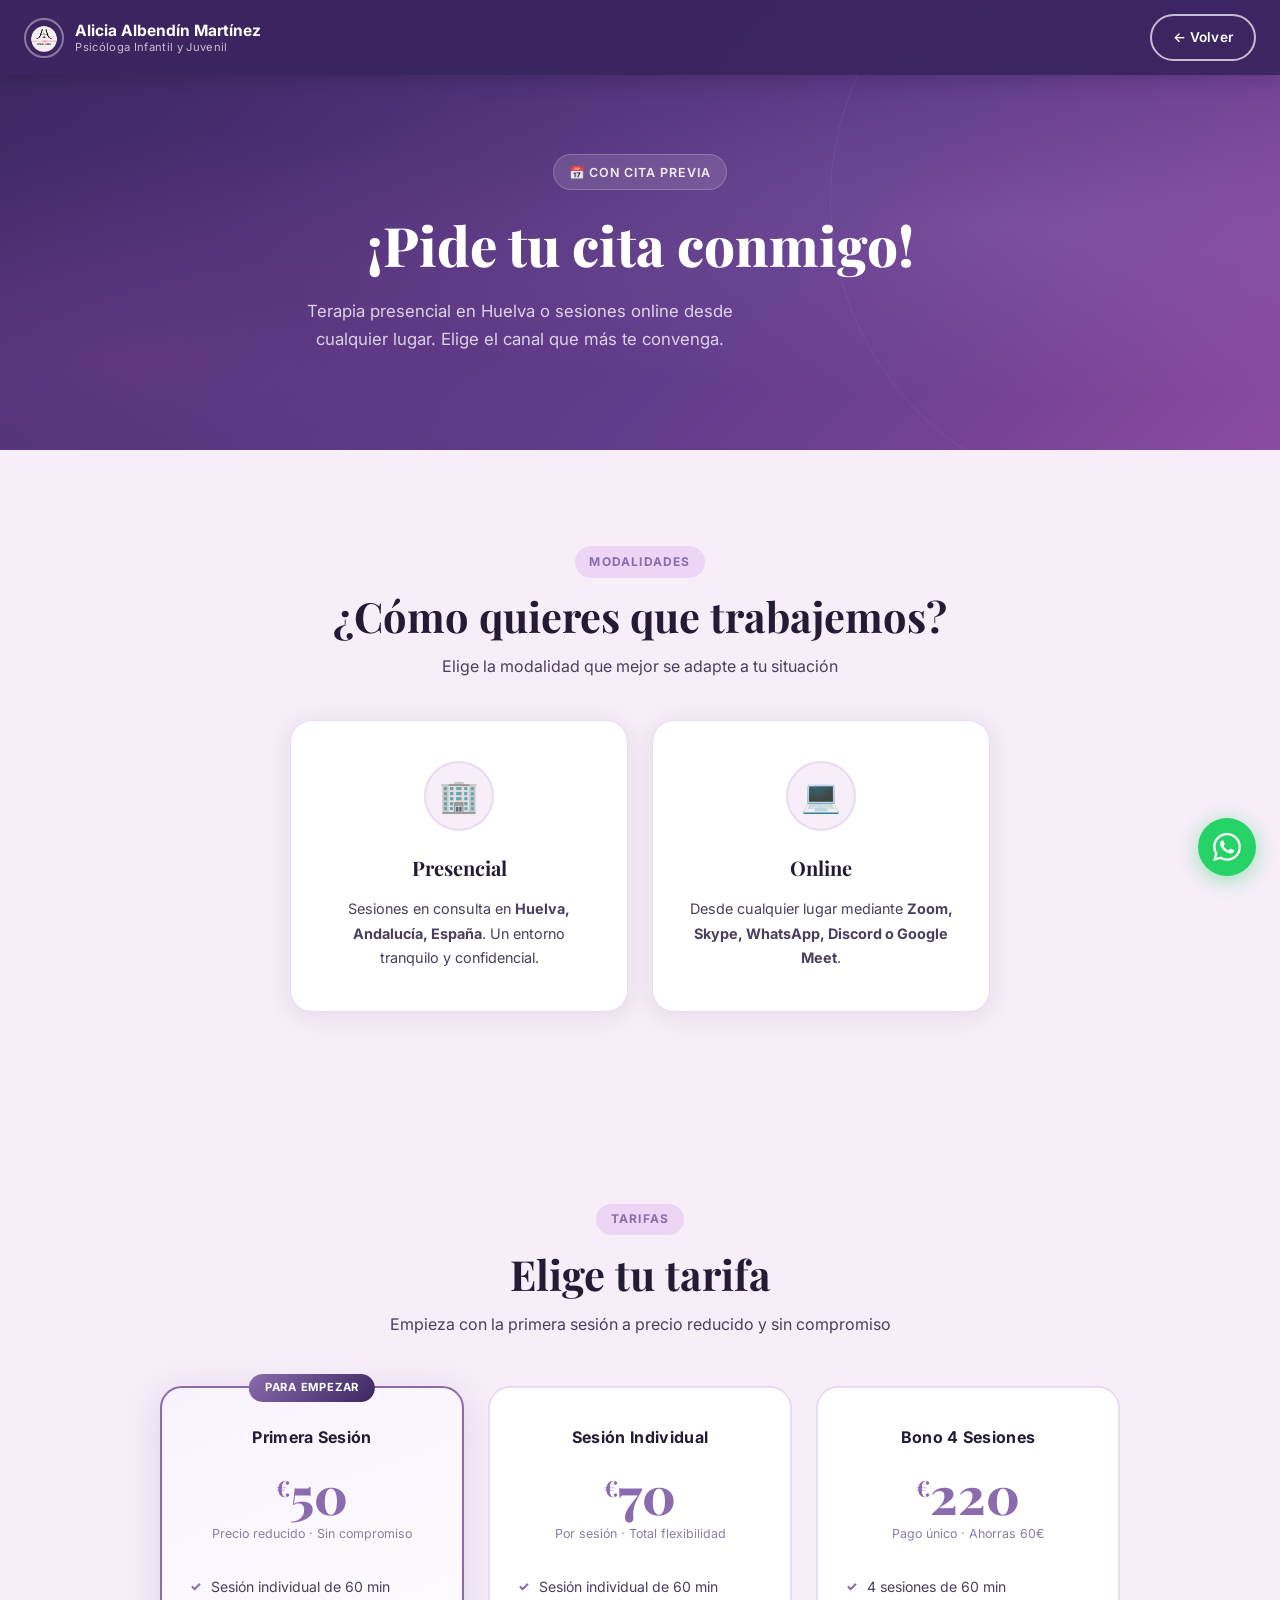
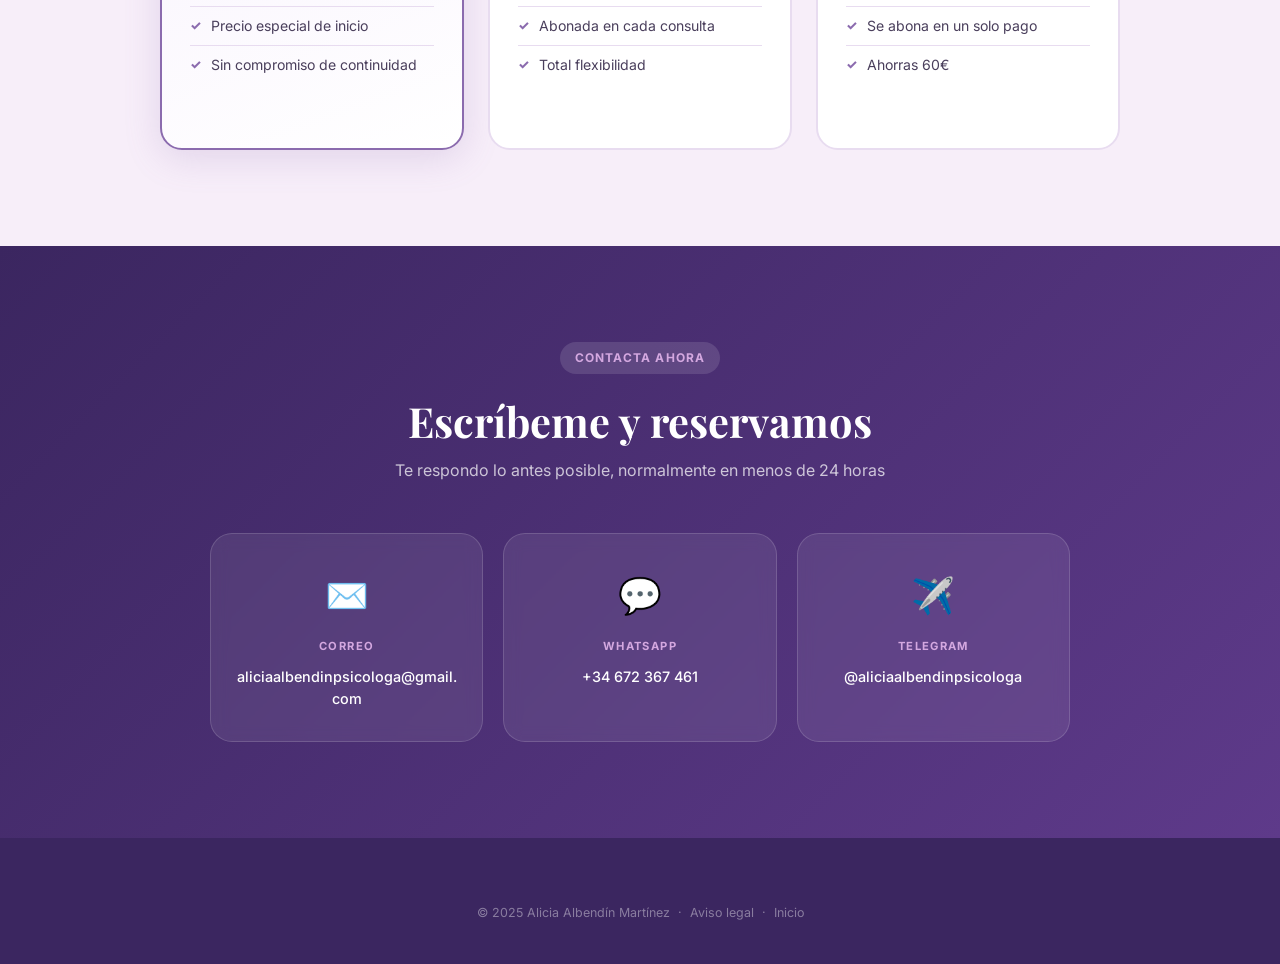
==== site/pagina-de-ventas.html @ 8d9580ab "feat: versión inicial — web estática de Alicia Albendín Psicóloga Landing page completa con HTML/CSS" ====
<!DOCTYPE html>
<html lang="es">
<head>
  <meta charset="UTF-8">
  <meta name="viewport" content="width=device-width, initial-scale=1.0">
  <title>Pedir cita — Alicia Albendín Psicóloga</title>
  <link rel="icon" type="image/png" href="images/logo.png">
  <link rel="stylesheet" href="styles.css">
</head>
<body>

<nav class="site-nav scrolled" id="nav">
  <div class="nav-logo">
    <img src="images/logo.png" alt="Alicia Albendín">
    <div class="nav-logo-name">
      Alicia Albendín Martínez
      <small>Psicóloga Infantil y Juvenil</small>
    </div>
  </div>
  <div class="nav-actions">
    <a href="index.html" class="btn btn-outline-white btn-sm">← Volver</a>
  </div>
</nav>

<!-- Hero -->
<section class="hero" style="min-height:50vh; align-items:flex-end; padding-bottom:4rem;">
  <div class="hero-inner" style="grid-template-columns:1fr; text-align:center; max-width:700px;">
    <div class="hero-content">
      <div class="hero-badge">📅 Con cita previa</div>
      <h1>¡Pide tu cita conmigo!</h1>
      <p class="hero-sub">Terapia presencial en Huelva o sesiones online desde cualquier lugar. Elige el canal que más te convenga.</p>
    </div>
  </div>
</section>

<!-- Modalidades -->
<section class="section" style="background:var(--blush);">
  <div class="container">
    <div class="text-center">
      <div class="section-label">Modalidades</div>
      <h2 class="section-title">¿Cómo quieres que trabajemos?</h2>
      <p class="section-desc center">Elige la modalidad que mejor se adapte a tu situación</p>
    </div>
    <div class="services-grid" style="margin-top:2.5rem; max-width:700px; margin-left:auto; margin-right:auto; grid-template-columns:repeat(2,1fr);">
      <div class="service-card reveal">
        <div class="service-icon-wrap">🏢</div>
        <h3>Presencial</h3>
        <p>Sesiones en consulta en <strong>Huelva, Andalucía, España</strong>. Un entorno tranquilo y confidencial.</p>
      </div>
      <div class="service-card reveal reveal-delay-1">
        <div class="service-icon-wrap">💻</div>
        <h3>Online</h3>
        <p>Desde cualquier lugar mediante <strong>Zoom, Skype, WhatsApp, Discord o Google Meet</strong>.</p>
      </div>
    </div>
  </div>
</section>

<!-- Pricing -->
<section class="section pricing-section">
  <div class="container">
    <div class="text-center">
      <div class="section-label">Tarifas</div>
      <h2 class="section-title">Elige tu tarifa</h2>
      <p class="section-desc center">Empieza con la primera sesión a precio reducido y sin compromiso</p>
    </div>
    <div class="pricing-grid">
      <div class="price-card featured reveal">
        <div class="price-card-badge">Para empezar</div>
        <div class="price-name">Primera sesión</div>
        <div class="price-amount"><sup>€</sup>50</div>
        <div class="price-desc">Precio reducido · Sin compromiso</div>
        <ul class="price-features">
          <li>Sesión individual de 60 min</li>
          <li>Precio especial de inicio</li>
          <li>Sin compromiso de continuidad</li>
        </ul>
      </div>
      <div class="price-card reveal reveal-delay-1">
        <div class="price-name">Sesión individual</div>
        <div class="price-amount"><sup>€</sup>70</div>
        <div class="price-desc">Por sesión · Total flexibilidad</div>
        <ul class="price-features">
          <li>Sesión individual de 60 min</li>
          <li>Abonada en cada consulta</li>
          <li>Total flexibilidad</li>
        </ul>
      </div>
      <div class="price-card reveal reveal-delay-2">
        <div class="price-name">Bono 4 sesiones</div>
        <div class="price-amount"><sup>€</sup>220</div>
        <div class="price-desc">Pago único · Ahorras 60€</div>
        <ul class="price-features">
          <li>4 sesiones de 60 min</li>
          <li>Se abona en un solo pago</li>
          <li>Ahorras 60€</li>
        </ul>
      </div>
    </div>
  </div>
</section>

<!-- Contact -->
<section class="contact-section">
  <div class="container">
    <div class="text-center">
      <div class="section-label" style="background:rgba(255,255,255,0.12); color:var(--lilac);">Contacta ahora</div>
      <h2 class="section-title white" style="margin-top:0.5rem;">Escríbeme y reservamos</h2>
      <p class="section-desc center white">Te respondo lo antes posible, normalmente en menos de 24 horas</p>
    </div>
    <div class="contact-grid">
      <a href="mailto:aliciaalbendinpsicologa@gmail.com" class="contact-card">
        <div class="contact-card-icon">✉️</div>
        <div class="contact-card-label">Correo</div>
        <div class="contact-card-value">aliciaalbendinpsicologa@gmail.com</div>
      </a>
      <a href="https://wa.me/34672367461" target="_blank" class="contact-card">
        <div class="contact-card-icon">💬</div>
        <div class="contact-card-label">WhatsApp</div>
        <div class="contact-card-value">+34 672 367 461</div>
      </a>
      <a href="https://t.me/aliciaalbendinpsicologa" target="_blank" class="contact-card">
        <div class="contact-card-icon">✈️</div>
        <div class="contact-card-label">Telegram</div>
        <div class="contact-card-value">@aliciaalbendinpsicologa</div>
      </a>
    </div>
  </div>
</section>

<footer class="site-footer">
  <div class="footer-inner">
    <div class="footer-bottom" style="border-top:none; padding-top:0; margin-top:0;">
      © 2025 Alicia Albendín Martínez &nbsp;·&nbsp;
      <a href="aviso-legal.html">Aviso legal</a> &nbsp;·&nbsp;
      <a href="index.html">Inicio</a>
    </div>
  </div>
</footer>

<!-- Floating WhatsApp -->
<a href="https://wa.me/34672367461" target="_blank" class="float-wa" title="WhatsApp">
  <svg viewBox="0 0 24 24" xmlns="http://www.w3.org/2000/svg"><path d="M17.472 14.382c-.297-.149-1.758-.867-2.03-.967-.273-.099-.471-.148-.67.15-.197.297-.767.966-.94 1.164-.173.199-.347.223-.644.075-.297-.15-1.255-.463-2.39-1.475-.883-.788-1.48-1.761-1.653-2.059-.173-.297-.018-.458.13-.606.134-.133.298-.347.446-.52.149-.174.198-.298.298-.497.099-.198.05-.371-.025-.52-.075-.149-.669-1.612-.916-2.207-.242-.579-.487-.5-.669-.51-.173-.008-.371-.01-.57-.01-.198 0-.52.074-.792.372-.272.297-1.04 1.016-1.04 2.479 0 1.462 1.065 2.875 1.213 3.074.149.198 2.096 3.2 5.077 4.487.709.306 1.262.489 1.694.625.712.227 1.36.195 1.871.118.571-.085 1.758-.719 2.006-1.413.248-.694.248-1.289.173-1.413-.074-.124-.272-.198-.57-.347m-5.421 7.403h-.004a9.87 9.87 0 01-5.031-1.378l-.361-.214-3.741.982.998-3.648-.235-.374a9.86 9.86 0 01-1.51-5.26c.001-5.45 4.436-9.884 9.888-9.884 2.64 0 5.122 1.03 6.988 2.898a9.825 9.825 0 012.893 6.994c-.003 5.45-4.437 9.884-9.885 9.884m8.413-18.297A11.815 11.815 0 0012.05 0C5.495 0 .16 5.335.157 11.892c0 2.096.547 4.142 1.588 5.945L.057 24l6.305-1.654a11.882 11.882 0 005.683 1.448h.005c6.554 0 11.89-5.335 11.893-11.893a11.821 11.821 0 00-3.48-8.413z"/></svg>
</a>

<script>
const observer = new IntersectionObserver((entries) => {
  entries.forEach(e => { if (e.isIntersecting) e.target.classList.add('visible'); });
}, { threshold: 0.12 });
document.querySelectorAll('.reveal').forEach(el => observer.observe(el));
</script>
</body>
</html>
---- site/styles.css ----
@import url('https://fonts.googleapis.com/css2?family=Playfair+Display:ital,wght@0,700;0,800;1,700&family=Inter:wght@400;500;600;700&display=swap');

*, *::before, *::after { box-sizing: border-box; margin: 0; padding: 0; }

:root {
  --deep:        #3B2660;
  --purple:      #8B6BAE;
  --purple-mid:  #A882C6;
  --lilac:       #D4A8E0;
  --lilac-soft:  #EDD6F5;
  --blush:       #F7EEF9;
  --white:       #ffffff;
  --text:        #241B35;
  --text-body:   #4A3F5C;
  --text-muted:  #8B7FA0;
  --border:      #E8DCF0;
  --radius:      14px;
  --radius-lg:   22px;
  --shadow:      0 4px 24px rgba(59,38,96,0.10);
  --shadow-lg:   0 12px 48px rgba(59,38,96,0.16);
  --font-display: 'Playfair Display', Georgia, serif;
  --font-body:    'Inter', -apple-system, sans-serif;
}

html { scroll-behavior: smooth; }

body {
  font-family: var(--font-body);
  color: var(--text);
  background: var(--white);
  line-height: 1.7;
  overflow-x: hidden;
}

img { max-width: 100%; height: auto; display: block; }
a { color: inherit; text-decoration: none; }

/* ── Scroll animations ───────────────────────────────── */
.reveal {
  opacity: 0;
  transform: translateY(28px);
  transition: opacity 0.65s cubic-bezier(.4,0,.2,1), transform 0.65s cubic-bezier(.4,0,.2,1);
}
.reveal.visible { opacity: 1; transform: none; }
.reveal-delay-1 { transition-delay: 0.1s; }
.reveal-delay-2 { transition-delay: 0.2s; }
.reveal-delay-3 { transition-delay: 0.3s; }
.reveal-delay-4 { transition-delay: 0.4s; }

/* ── Layout ──────────────────────────────────────────── */
.container    { max-width: 1100px; margin: 0 auto; padding: 0 1.5rem; }
.container-sm { max-width: 800px;  margin: 0 auto; padding: 0 1.5rem; }
.section      { padding: 6rem 0; }
.section-sm   { padding: 3.5rem 0; }
.text-center  { text-align: center; }

/* ── Buttons ─────────────────────────────────────────── */
.btn {
  display: inline-flex;
  align-items: center;
  justify-content: center;
  gap: 0.5rem;
  padding: 0.9rem 2rem;
  border-radius: 50px;
  font-family: var(--font-body);
  font-size: 0.95rem;
  font-weight: 600;
  letter-spacing: 0.02em;
  cursor: pointer;
  border: none;
  transition: transform 0.2s, box-shadow 0.2s, background 0.2s, color 0.2s;
  white-space: nowrap;
}
.btn:hover   { transform: translateY(-2px); }
.btn:active  { transform: translateY(0); }

.btn-primary {
  background: linear-gradient(135deg, var(--purple) 0%, var(--deep) 100%);
  color: #fff;
  box-shadow: 0 4px 18px rgba(139,107,174,0.4);
}
.btn-primary:hover { box-shadow: 0 8px 28px rgba(139,107,174,0.5); }

.btn-white {
  background: #fff;
  color: var(--deep);
  box-shadow: 0 2px 12px rgba(0,0,0,0.10);
}
.btn-white:hover { background: var(--blush); }

.btn-outline-white {
  background: transparent;
  color: #fff;
  border: 2px solid rgba(255,255,255,0.7);
}
.btn-outline-white:hover { background: rgba(255,255,255,0.12); border-color: #fff; }

.btn-whatsapp {
  background: #25D366;
  color: #fff;
  box-shadow: 0 4px 16px rgba(37,211,102,0.35);
}
.btn-whatsapp:hover { background: #20bd5a; box-shadow: 0 6px 22px rgba(37,211,102,0.45); }

.btn-lg { padding: 1.05rem 2.4rem; font-size: 1rem; }
.btn-sm { padding: 0.6rem 1.3rem; font-size: 0.85rem; }

/* ── Nav ─────────────────────────────────────────────── */
.site-nav {
  position: fixed;
  top: 0; left: 0; right: 0;
  z-index: 200;
  padding: 0.9rem 1.5rem;
  display: flex;
  align-items: center;
  justify-content: space-between;
  transition: background 0.3s, box-shadow 0.3s;
}

.site-nav.scrolled {
  background: rgba(59,38,96,0.97);
  backdrop-filter: blur(12px);
  box-shadow: 0 2px 20px rgba(0,0,0,0.2);
}

.nav-logo {
  display: flex;
  align-items: center;
  gap: 0.7rem;
  color: #fff;
}

.nav-logo img {
  width: 40px;
  height: 40px;
  border-radius: 50%;
  object-fit: cover;
  border: 2px solid rgba(255,255,255,0.4);
}

.nav-logo-name {
  font-family: var(--font-body);
  font-weight: 700;
  font-size: 0.97rem;
  color: #fff;
  line-height: 1.25;
}
.nav-logo-name small {
  display: block;
  font-size: 0.7rem;
  font-weight: 400;
  opacity: 0.7;
  letter-spacing: 0.03em;
}

.nav-actions { display: flex; align-items: center; gap: 0.75rem; }

/* ── Hero ─────────────────────────────────────────────── */
.hero {
  min-height: 100vh;
  background: linear-gradient(135deg, var(--deep) 0%, #5E3A8A 60%, #8B4BA0 100%);
  display: flex;
  align-items: center;
  position: relative;
  overflow: hidden;
  padding: 7rem 1.5rem 4rem;
}

.hero::before {
  content: '';
  position: absolute;
  inset: 0;
  background:
    radial-gradient(ellipse at 80% 50%, rgba(212,168,224,0.15) 0%, transparent 55%),
    radial-gradient(ellipse at 10% 80%, rgba(139,75,160,0.3) 0%, transparent 45%);
  pointer-events: none;
}

/* Floating circles decoration */
.hero::after {
  content: '';
  position: absolute;
  width: 600px;
  height: 600px;
  border-radius: 50%;
  border: 1px solid rgba(255,255,255,0.06);
  top: -100px;
  right: -150px;
  pointer-events: none;
}

.hero-inner {
  position: relative;
  z-index: 2;
  max-width: 1100px;
  margin: 0 auto;
  width: 100%;
  display: grid;
  grid-template-columns: 1fr 1fr;
  gap: 4rem;
  align-items: center;
}

.hero-content { color: #fff; }

.hero-badge {
  display: inline-flex;
  align-items: center;
  gap: 0.45rem;
  background: rgba(255,255,255,0.12);
  border: 1px solid rgba(255,255,255,0.2);
  color: rgba(255,255,255,0.9);
  font-size: 0.78rem;
  font-weight: 600;
  letter-spacing: 0.08em;
  text-transform: uppercase;
  padding: 0.4rem 0.9rem;
  border-radius: 50px;
  margin-bottom: 1.5rem;
}

.hero h1 {
  font-family: var(--font-display);
  font-size: clamp(2.2rem, 4.5vw, 3.4rem);
  font-weight: 800;
  line-height: 1.15;
  margin-bottom: 1.25rem;
  color: #fff;
}

.hero h1 em {
  font-style: italic;
  color: var(--lilac);
}

.hero-sub {
  font-size: 1.05rem;
  color: rgba(255,255,255,0.78);
  max-width: 460px;
  margin-bottom: 2rem;
  line-height: 1.7;
}

.hero-ctas { display: flex; flex-wrap: wrap; gap: 0.85rem; }

.hero-trust {
  display: flex;
  align-items: center;
  gap: 0.6rem;
  margin-top: 2.25rem;
  color: rgba(255,255,255,0.6);
  font-size: 0.8rem;
}

.hero-trust-dot {
  width: 6px; height: 6px;
  background: var(--lilac);
  border-radius: 50%;
  flex-shrink: 0;
}

.hero-image-wrap {
  position: relative;
}

.hero-image-card {
  border-radius: var(--radius-lg);
  overflow: hidden;
  box-shadow: 0 24px 80px rgba(0,0,0,0.35);
  position: relative;
}

.hero-image-card img {
  width: 100%;
  height: 520px;
  object-fit: cover;
  object-position: top center;
  display: block;
}

.hero-image-card::after {
  content: '';
  position: absolute;
  inset: 0;
  background: linear-gradient(to bottom, transparent 60%, rgba(59,38,96,0.3) 100%);
}

.hero-float-badge {
  position: absolute;
  bottom: -18px;
  left: -20px;
  background: #fff;
  border-radius: var(--radius);
  padding: 0.9rem 1.1rem;
  box-shadow: var(--shadow-lg);
  display: flex;
  align-items: center;
  gap: 0.65rem;
  z-index: 3;
}

.hero-float-badge-icon { font-size: 1.5rem; }
.hero-float-badge-text { font-size: 0.78rem; line-height: 1.4; }
.hero-float-badge-text strong { display: block; font-size: 0.9rem; color: var(--deep); }
.hero-float-badge-text span { color: var(--text-muted); }

/* ── Stats bar ───────────────────────────────────────── */
.stats-bar {
  background: var(--white);
  border-bottom: 1px solid var(--border);
  padding: 2.5rem 1.5rem;
}

.stats-inner {
  max-width: 1100px;
  margin: 0 auto;
  display: grid;
  grid-template-columns: repeat(4, 1fr);
  gap: 1rem;
  text-align: center;
}

.stat-item {}

.stat-num {
  font-family: var(--font-display);
  font-size: 2.4rem;
  font-weight: 800;
  color: var(--purple);
  line-height: 1;
  margin-bottom: 0.3rem;
}

.stat-label {
  font-size: 0.82rem;
  color: var(--text-muted);
  font-weight: 500;
}

/* ── About ───────────────────────────────────────────── */
.about-section { background: var(--blush); }

.about-grid {
  display: grid;
  grid-template-columns: 1fr 1.1fr;
  gap: 5rem;
  align-items: center;
}

.about-image {
  position: relative;
}

.about-image img {
  width: 100%;
  height: 480px;
  object-fit: cover;
  object-position: top;
  border-radius: var(--radius-lg);
  box-shadow: var(--shadow-lg);
}

.about-image-badge {
  position: absolute;
  top: -16px;
  right: -16px;
  width: 110px;
  height: 110px;
  border-radius: 50%;
  background: linear-gradient(135deg, var(--purple), var(--deep));
  color: #fff;
  display: flex;
  flex-direction: column;
  align-items: center;
  justify-content: center;
  text-align: center;
  box-shadow: var(--shadow);
  font-size: 0.72rem;
  font-weight: 700;
  line-height: 1.3;
  padding: 0.5rem;
}

.about-image-badge strong { font-size: 1.4rem; display: block; line-height: 1; }

.about-tag {
  display: inline-flex;
  align-items: center;
  gap: 0.4rem;
  background: var(--lilac-soft);
  color: var(--purple);
  font-size: 0.78rem;
  font-weight: 600;
  letter-spacing: 0.07em;
  text-transform: uppercase;
  padding: 0.35rem 0.85rem;
  border-radius: 50px;
  margin-bottom: 1rem;
}

.about-content h2 {
  font-family: var(--font-display);
  font-size: clamp(1.7rem, 3vw, 2.4rem);
  font-weight: 700;
  line-height: 1.25;
  margin-bottom: 1.25rem;
  color: var(--text);
}

.about-content p {
  color: var(--text-body);
  margin-bottom: 0.85rem;
  font-size: 0.97rem;
  line-height: 1.75;
}

.about-colegiada {
  display: inline-flex;
  align-items: center;
  gap: 0.5rem;
  background: var(--white);
  border: 1px solid var(--border);
  border-radius: 50px;
  padding: 0.55rem 1.1rem;
  font-size: 0.85rem;
  font-weight: 600;
  color: var(--purple);
  margin-top: 0.5rem;
  box-shadow: var(--shadow);
}

/* ── Pain section ────────────────────────────────────── */
.pain-section {
  background: linear-gradient(135deg, var(--deep) 0%, #5A3882 100%);
  padding: 6rem 1.5rem;
}

.pain-section-title {
  font-family: var(--font-display);
  font-size: clamp(1.8rem, 3.5vw, 2.6rem);
  font-weight: 700;
  color: #fff;
  text-align: center;
  margin-bottom: 0.75rem;
}

.pain-section-sub {
  text-align: center;
  color: rgba(255,255,255,0.65);
  margin-bottom: 3rem;
  font-size: 0.97rem;
  max-width: 500px;
  margin-left: auto;
  margin-right: auto;
}

.pain-grid {
  display: grid;
  grid-template-columns: repeat(auto-fit, minmax(300px, 1fr));
  gap: 1rem;
  max-width: 1000px;
  margin: 0 auto;
}

.pain-item {
  background: rgba(255,255,255,0.07);
  border: 1px solid rgba(255,255,255,0.12);
  border-radius: var(--radius);
  padding: 1.25rem 1.5rem;
  display: flex;
  align-items: flex-start;
  gap: 1rem;
  transition: background 0.2s;
  backdrop-filter: blur(4px);
}
.pain-item:hover { background: rgba(255,255,255,0.11); }

.pain-icon-wrap {
  width: 36px;
  height: 36px;
  border-radius: 50%;
  background: rgba(212,168,224,0.2);
  display: flex;
  align-items: center;
  justify-content: center;
  font-size: 1.1rem;
  flex-shrink: 0;
}

.pain-item p { color: rgba(255,255,255,0.88); font-size: 0.93rem; line-height: 1.55; }

/* ── Features ────────────────────────────────────────── */
.features-section { background: var(--white); }

.features-grid {
  display: grid;
  grid-template-columns: repeat(auto-fit, minmax(220px, 1fr));
  gap: 1.5rem;
  margin-top: 3rem;
}

.feature-card {
  background: var(--blush);
  border-radius: var(--radius);
  padding: 2rem 1.5rem;
  text-align: center;
  border: 1px solid var(--border);
  transition: transform 0.2s, box-shadow 0.2s;
}
.feature-card:hover { transform: translateY(-4px); box-shadow: var(--shadow); }

.feature-icon {
  width: 58px;
  height: 58px;
  background: linear-gradient(135deg, var(--lilac-soft), var(--blush));
  border-radius: 50%;
  display: flex;
  align-items: center;
  justify-content: center;
  font-size: 1.5rem;
  margin: 0 auto 1rem;
  border: 2px solid var(--border);
}

.feature-title {
  font-weight: 700;
  font-size: 0.97rem;
  color: var(--text);
}

/* ── Services ────────────────────────────────────────── */
.services-section { background: var(--blush); }

.services-grid {
  display: grid;
  grid-template-columns: repeat(3, 1fr);
  gap: 1.5rem;
  margin-top: 3rem;
}

.service-card {
  background: var(--white);
  border-radius: var(--radius-lg);
  padding: 2.5rem 2rem;
  border: 1px solid var(--border);
  box-shadow: var(--shadow);
  transition: transform 0.25s, box-shadow 0.25s;
  text-align: center;
  position: relative;
  overflow: hidden;
}

.service-card::before {
  content: '';
  position: absolute;
  top: 0; left: 0; right: 0;
  height: 4px;
  background: linear-gradient(90deg, var(--purple-mid), var(--lilac));
  opacity: 0;
  transition: opacity 0.25s;
}

.service-card:hover { transform: translateY(-6px); box-shadow: var(--shadow-lg); }
.service-card:hover::before { opacity: 1; }

.service-icon-wrap {
  width: 70px;
  height: 70px;
  background: var(--blush);
  border-radius: 50%;
  display: flex;
  align-items: center;
  justify-content: center;
  font-size: 2rem;
  margin: 0 auto 1.25rem;
  border: 2px solid var(--border);
}

.service-card h3 {
  font-family: var(--font-display);
  font-weight: 700;
  font-size: 1.25rem;
  margin-bottom: 0.75rem;
  color: var(--text);
}

.service-card p {
  font-size: 0.9rem;
  color: var(--text-body);
  line-height: 1.7;
}

/* ── Section title component ─────────────────────────── */
.section-label {
  display: inline-flex;
  align-items: center;
  gap: 0.4rem;
  background: var(--lilac-soft);
  color: var(--purple);
  font-size: 0.75rem;
  font-weight: 700;
  letter-spacing: 0.1em;
  text-transform: uppercase;
  padding: 0.35rem 0.9rem;
  border-radius: 50px;
  margin-bottom: 0.85rem;
}

.section-title {
  font-family: var(--font-display);
  font-size: clamp(1.7rem, 3.5vw, 2.6rem);
  font-weight: 700;
  line-height: 1.2;
  color: var(--text);
  margin-bottom: 0.75rem;
}

.section-title.white { color: #fff; }

.section-desc {
  color: var(--text-body);
  font-size: 1rem;
  max-width: 580px;
  line-height: 1.7;
}
.section-desc.center { margin: 0 auto; text-align: center; }
.section-desc.white { color: rgba(255,255,255,0.72); }

/* ── Testimonials ────────────────────────────────────── */
.testimonials-section { background: var(--white); }

.testimonials-grid {
  display: grid;
  grid-template-columns: repeat(3, 1fr);
  gap: 1.25rem;
  margin-top: 3rem;
}

.testimonial-card {
  background: var(--blush);
  border-radius: var(--radius);
  padding: 1.75rem;
  border: 1px solid var(--border);
  position: relative;
  transition: transform 0.2s, box-shadow 0.2s;
}
.testimonial-card:hover { transform: translateY(-3px); box-shadow: var(--shadow); }

.testimonial-quote-mark {
  font-family: var(--font-display);
  font-size: 3.5rem;
  color: var(--lilac);
  line-height: 0.8;
  margin-bottom: 0.75rem;
}

.testimonial-text {
  font-size: 0.91rem;
  color: var(--text-body);
  line-height: 1.7;
  margin-bottom: 1.25rem;
}

.testimonial-footer { display: flex; align-items: center; gap: 0.75rem; }

.testimonial-avatar {
  width: 40px;
  height: 40px;
  border-radius: 50%;
  background: linear-gradient(135deg, var(--purple-mid), var(--lilac));
  display: flex;
  align-items: center;
  justify-content: center;
  font-size: 1rem;
  font-weight: 700;
  color: #fff;
  flex-shrink: 0;
}

.testimonial-author { font-weight: 700; font-size: 0.88rem; color: var(--text); }
.testimonial-role { font-size: 0.76rem; color: var(--text-muted); }

.stars { color: #F5A623; font-size: 0.82rem; letter-spacing: 0.05em; margin-bottom: 0.6rem; }

/* ── CTA Banner ──────────────────────────────────────── */
.cta-banner {
  background: linear-gradient(135deg, var(--purple) 0%, var(--deep) 100%);
  padding: 4.5rem 1.5rem;
  text-align: center;
  position: relative;
  overflow: hidden;
}

.cta-banner::before {
  content: '';
  position: absolute;
  width: 400px; height: 400px;
  border-radius: 50%;
  border: 1px solid rgba(255,255,255,0.07);
  top: -100px; right: -80px;
}

.cta-banner h2 {
  font-family: var(--font-display);
  font-size: clamp(1.6rem, 3.5vw, 2.4rem);
  color: #fff;
  margin-bottom: 0.6rem;
  position: relative;
  z-index: 1;
}

.cta-banner p {
  color: rgba(255,255,255,0.72);
  font-size: 0.97rem;
  margin-bottom: 1.75rem;
  position: relative;
  z-index: 1;
}

.cta-banner-btns {
  display: flex;
  justify-content: center;
  flex-wrap: wrap;
  gap: 0.85rem;
  position: relative;
  z-index: 1;
}

/* ── Pricing ─────────────────────────────────────────── */
.pricing-section { background: var(--blush); }

.pricing-grid {
  display: grid;
  grid-template-columns: repeat(3, 1fr);
  gap: 1.5rem;
  max-width: 960px;
  margin: 3rem auto 0;
}

.price-card {
  background: var(--white);
  border-radius: var(--radius-lg);
  padding: 2.25rem 1.75rem;
  border: 2px solid var(--border);
  text-align: center;
  transition: transform 0.25s, box-shadow 0.25s;
  position: relative;
}
.price-card:hover { transform: translateY(-5px); box-shadow: var(--shadow-lg); }

.price-card.featured {
  border-color: var(--purple);
  background: linear-gradient(160deg, #f8f2fd 0%, #fff 100%);
  box-shadow: 0 8px 36px rgba(139,107,174,0.2);
}

.price-card-badge {
  position: absolute;
  top: -14px;
  left: 50%;
  transform: translateX(-50%);
  background: linear-gradient(135deg, var(--purple), var(--deep));
  color: #fff;
  font-size: 0.7rem;
  font-weight: 700;
  letter-spacing: 0.07em;
  text-transform: uppercase;
  padding: 0.28rem 1rem;
  border-radius: 50px;
  white-space: nowrap;
}

.price-name {
  font-weight: 700;
  font-size: 1rem;
  color: var(--text);
  margin-bottom: 1.1rem;
  letter-spacing: 0.02em;
  text-transform: capitalize;
}

.price-amount {
  font-family: var(--font-display);
  font-size: 3.2rem;
  font-weight: 800;
  color: var(--purple);
  line-height: 1;
  margin-bottom: 0.3rem;
}
.price-amount sup { font-size: 1.4rem; vertical-align: super; font-weight: 700; }

.price-desc {
  font-size: 0.78rem;
  color: var(--text-muted);
  margin-bottom: 1.5rem;
  line-height: 1.5;
}

.price-features {
  list-style: none;
  margin-bottom: 1.75rem;
  text-align: left;
}
.price-features li {
  font-size: 0.88rem;
  color: var(--text-body);
  padding: 0.45rem 0;
  border-bottom: 1px solid var(--border);
  display: flex;
  align-items: center;
  gap: 0.6rem;
}
.price-features li:last-child { border-bottom: none; }
.price-features li::before {
  content: '✓';
  color: var(--purple);
  font-weight: 800;
  font-size: 0.8rem;
  flex-shrink: 0;
}

/* ── Contact ─────────────────────────────────────────── */
.contact-section {
  background: linear-gradient(135deg, var(--deep) 0%, #5E3A8A 100%);
  padding: 6rem 1.5rem;
}

.contact-grid {
  display: grid;
  grid-template-columns: repeat(3, 1fr);
  gap: 1.25rem;
  margin-top: 3rem;
  max-width: 860px;
  margin-left: auto;
  margin-right: auto;
}

.contact-card {
  background: rgba(255,255,255,0.08);
  border: 1px solid rgba(255,255,255,0.15);
  border-radius: var(--radius-lg);
  padding: 2rem 1.5rem;
  text-align: center;
  color: #fff;
  transition: background 0.2s, transform 0.2s;
  backdrop-filter: blur(8px);
}
.contact-card:hover { background: rgba(255,255,255,0.14); transform: translateY(-3px); }

.contact-card-icon { font-size: 2.2rem; margin-bottom: 0.75rem; }

.contact-card-label {
  font-size: 0.7rem;
  font-weight: 700;
  letter-spacing: 0.12em;
  text-transform: uppercase;
  color: var(--lilac);
  margin-bottom: 0.6rem;
}

.contact-card-value {
  font-size: 0.9rem;
  font-weight: 500;
  line-height: 1.5;
  word-break: break-word;
}

/* ── FAQ ─────────────────────────────────────────────── */
.faq-section { background: var(--white); }

.faq-list {
  max-width: 720px;
  margin: 3rem auto 0;
  display: flex;
  flex-direction: column;
  gap: 0.75rem;
}

.faq-item {
  border: 1px solid var(--border);
  border-radius: var(--radius);
  overflow: hidden;
  transition: box-shadow 0.2s;
}
.faq-item:has(.faq-question.open) { box-shadow: 0 4px 20px rgba(139,107,174,0.12); border-color: var(--purple-mid); }

.faq-question {
  width: 100%;
  background: none;
  border: none;
  padding: 1.3rem 1.5rem;
  text-align: left;
  font-family: var(--font-body);
  font-size: 0.97rem;
  font-weight: 600;
  color: var(--text);
  cursor: pointer;
  display: flex;
  justify-content: space-between;
  align-items: center;
  gap: 1rem;
  transition: background 0.15s, color 0.15s;
}
.faq-question:hover { background: var(--blush); }
.faq-question.open { background: var(--blush); color: var(--purple); }

.faq-chevron {
  width: 28px;
  height: 28px;
  border-radius: 50%;
  background: var(--lilac-soft);
  display: flex;
  align-items: center;
  justify-content: center;
  font-size: 0.8rem;
  color: var(--purple);
  flex-shrink: 0;
  transition: transform 0.3s, background 0.2s;
}
.faq-question.open .faq-chevron { transform: rotate(180deg); background: var(--lilac); }

.faq-answer {
  max-height: 0;
  overflow: hidden;
  transition: max-height 0.35s ease, padding 0.3s;
  padding: 0 1.5rem;
  font-size: 0.92rem;
  color: var(--text-body);
  line-height: 1.75;
  background: var(--blush);
}
.faq-answer.open { max-height: 300px; padding: 0 1.5rem 1.5rem; }

/* ── Footer ──────────────────────────────────────────── */
.site-footer {
  background: var(--deep);
  padding: 4rem 1.5rem 2.5rem;
  color: rgba(255,255,255,0.85);
}

.footer-inner {
  max-width: 1100px;
  margin: 0 auto;
  display: flex;
  flex-direction: column;
  align-items: center;
  text-align: center;
  gap: 1.5rem;
}

.footer-logo {
  display: flex;
  align-items: center;
  gap: 0.7rem;
  color: #fff;
}

.footer-logo img {
  width: 44px; height: 44px;
  border-radius: 50%;
  object-fit: cover;
  border: 2px solid rgba(255,255,255,0.25);
}

.footer-logo-name {
  font-family: var(--font-display);
  font-size: 1.1rem;
  font-weight: 700;
  color: #fff;
}

.footer-logo-name small {
  display: block;
  font-family: var(--font-body);
  font-size: 0.72rem;
  font-weight: 400;
  opacity: 0.6;
  letter-spacing: 0.04em;
}

.footer-links {
  display: flex;
  flex-wrap: wrap;
  gap: 1.5rem;
  justify-content: center;
}
.footer-links a { font-size: 0.85rem; color: rgba(255,255,255,0.6); transition: color 0.15s; }
.footer-links a:hover { color: rgba(255,255,255,0.95); }

.footer-bottom {
  width: 100%;
  padding-top: 1.5rem;
  border-top: 1px solid rgba(255,255,255,0.1);
  font-size: 0.78rem;
  color: rgba(255,255,255,0.4);
}

/* ── Floating WhatsApp ───────────────────────────────── */
.float-wa {
  position: fixed;
  bottom: 1.5rem;
  right: 1.5rem;
  z-index: 300;
  width: 58px;
  height: 58px;
  background: #25D366;
  border-radius: 50%;
  display: flex;
  align-items: center;
  justify-content: center;
  box-shadow: 0 4px 20px rgba(37,211,102,0.45);
  transition: transform 0.2s, box-shadow 0.2s;
  animation: float-pulse 2.5s infinite;
}
.float-wa:hover { transform: scale(1.1); box-shadow: 0 6px 28px rgba(37,211,102,0.6); animation: none; }
.float-wa svg { width: 28px; height: 28px; fill: #fff; }

@keyframes float-pulse {
  0%, 100% { box-shadow: 0 4px 20px rgba(37,211,102,0.45); }
  50%       { box-shadow: 0 4px 32px rgba(37,211,102,0.7), 0 0 0 8px rgba(37,211,102,0.08); }
}

/* ── Legal page ──────────────────────────────────────── */
.legal-wrap {
  padding-top: 80px;
  max-width: 800px;
  margin: 0 auto;
  padding-bottom: 5rem;
  padding-left: 1.5rem;
  padding-right: 1.5rem;
}

.legal-wrap h1 {
  font-family: var(--font-display);
  font-size: 2rem;
  color: var(--purple);
  margin: 2.5rem 0 1.5rem;
}

.legal-wrap h2 {
  font-weight: 700;
  font-size: 1.05rem;
  color: var(--text);
  margin: 2rem 0 0.75rem;
}

.legal-wrap p, .legal-wrap li {
  font-size: 0.93rem;
  color: var(--text-body);
  line-height: 1.75;
  margin-bottom: 0.75rem;
}

.legal-wrap ul { padding-left: 1.5rem; }

/* ── Responsive ──────────────────────────────────────── */
@media (max-width: 900px) {
  .hero-inner { grid-template-columns: 1fr; gap: 2.5rem; text-align: center; }
  .hero-ctas { justify-content: center; }
  .hero-trust { justify-content: center; }
  .hero-image-wrap { max-width: 480px; margin: 0 auto; }
  .about-grid { grid-template-columns: 1fr; gap: 2.5rem; }
  .about-image img { height: 340px; }
  .about-image-badge { width: 90px; height: 90px; font-size: 0.65rem; }
  .about-image-badge strong { font-size: 1.2rem; }
  .services-grid { grid-template-columns: 1fr; max-width: 420px; margin-left: auto; margin-right: auto; }
  .testimonials-grid { grid-template-columns: 1fr; max-width: 480px; margin-left: auto; margin-right: auto; }
  .pricing-grid { grid-template-columns: 1fr; max-width: 380px; margin-left: auto; margin-right: auto; }
  .contact-grid { grid-template-columns: 1fr; max-width: 360px; }
  .stats-inner { grid-template-columns: repeat(2, 1fr); }
}

@media (max-width: 600px) {
  .section { padding: 4rem 0; }
  .hero { padding: 5.5rem 1.25rem 3.5rem; }
  .stat-num { font-size: 2rem; }
  .stats-inner { grid-template-columns: repeat(2, 1fr); }
}
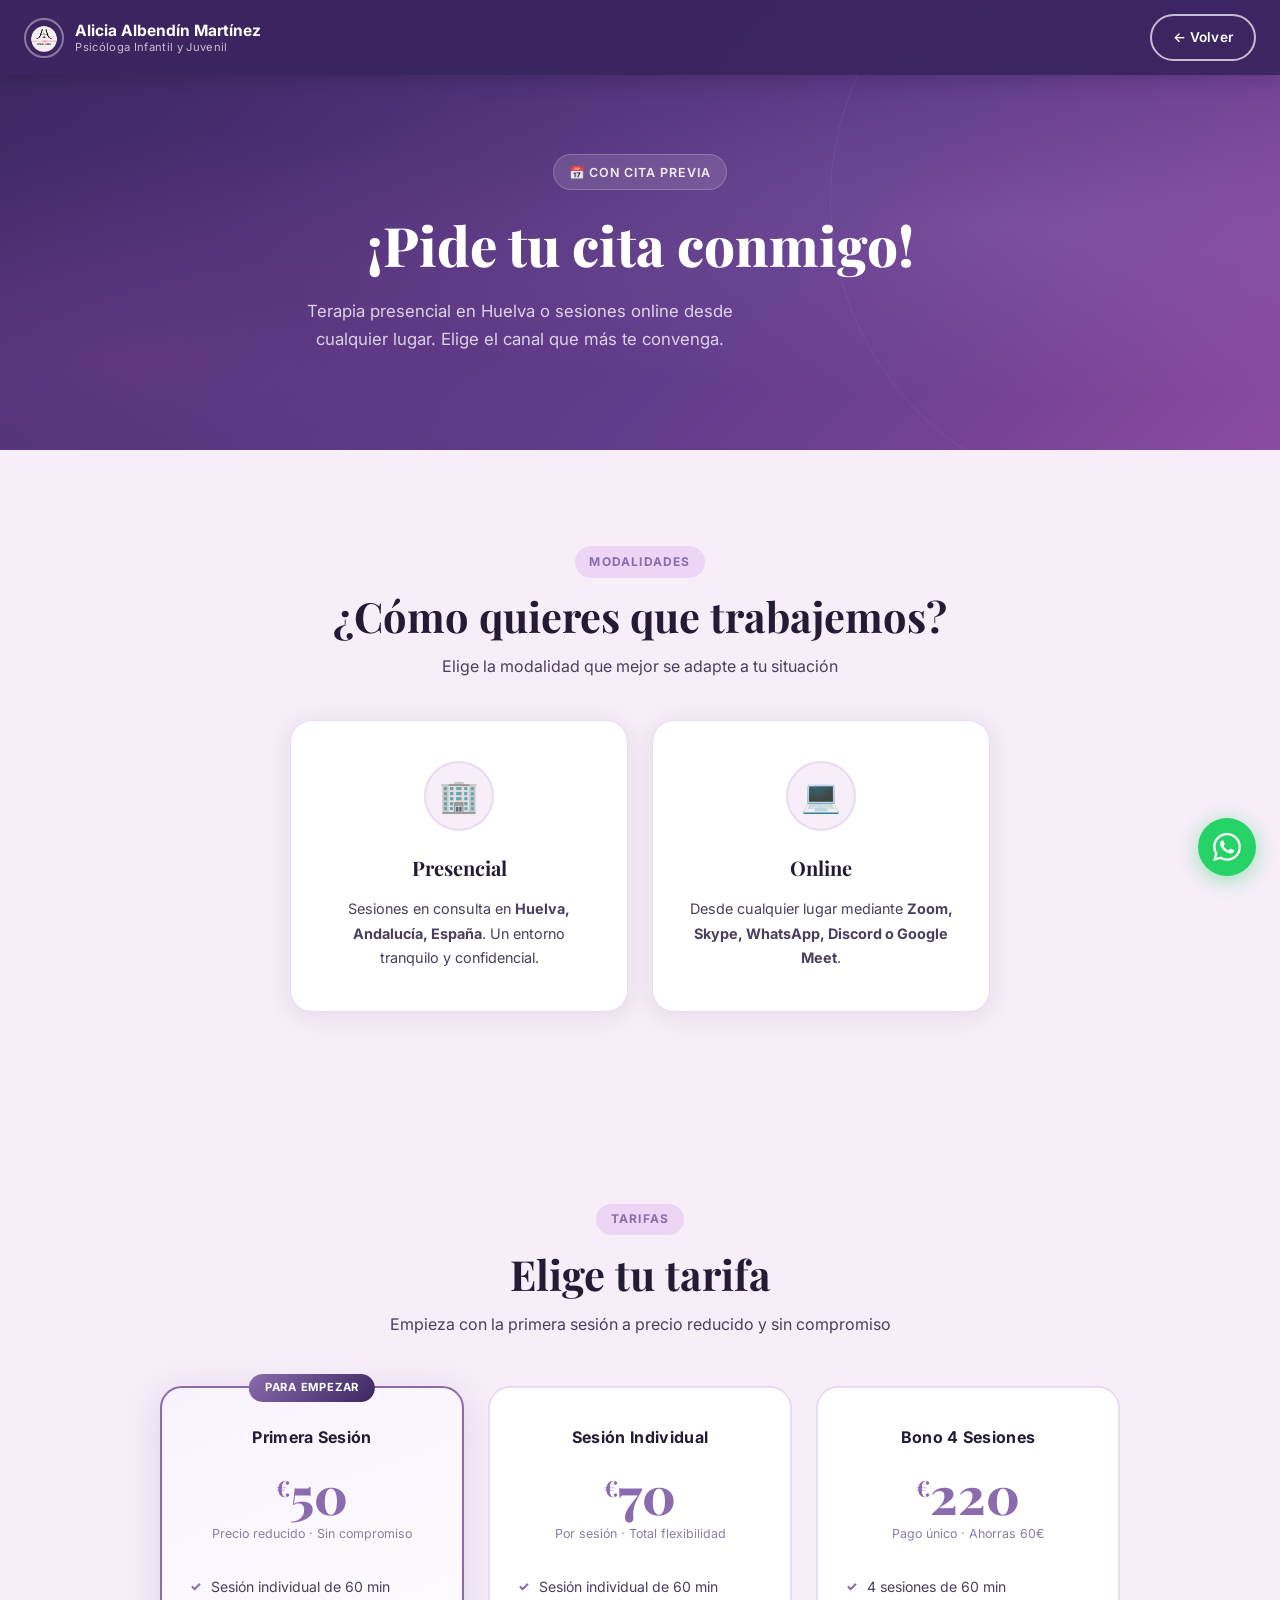
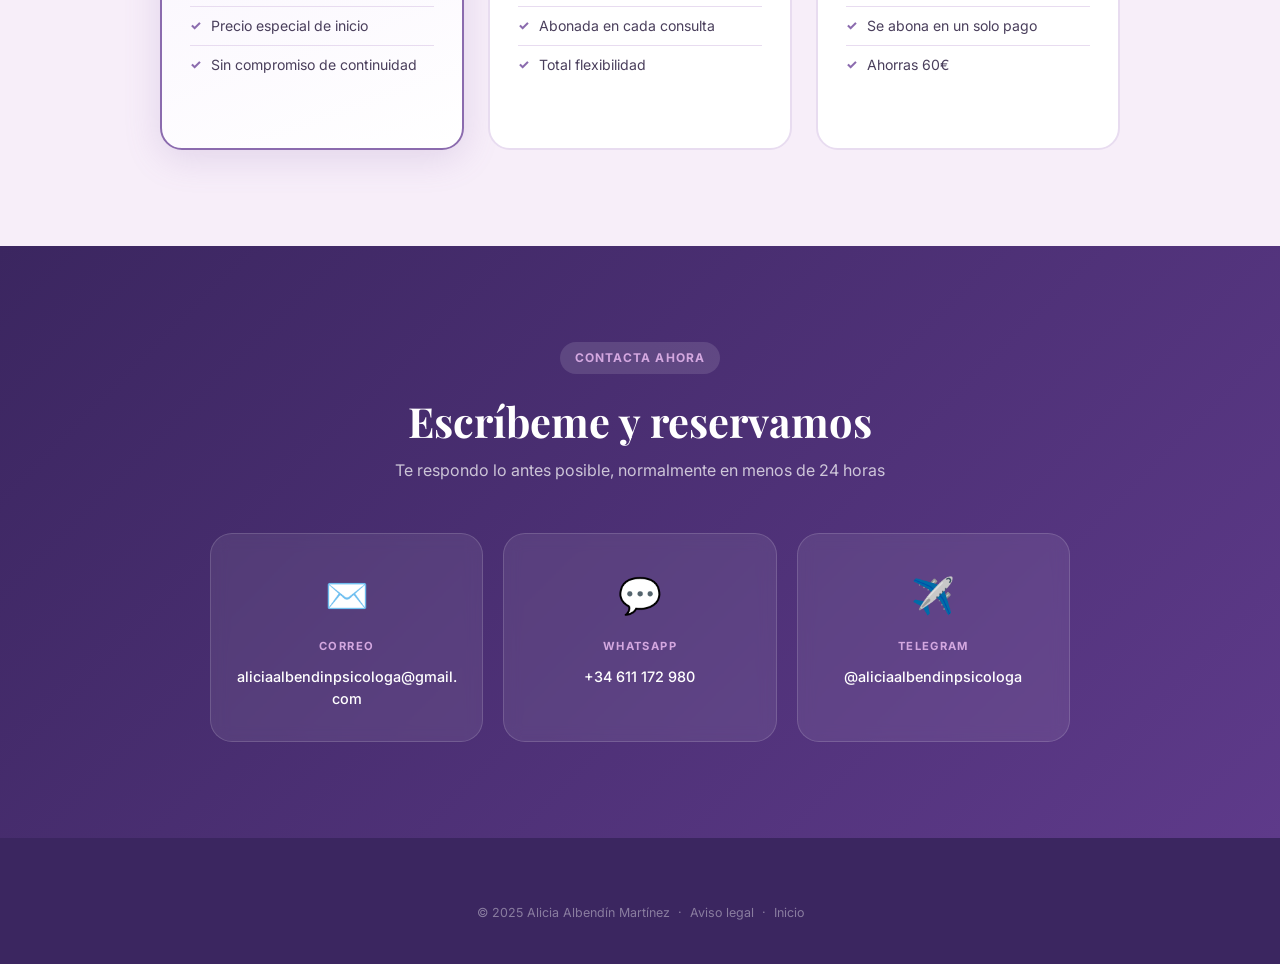
==== commit c581e523: "fix: actualizar número de teléfono a +34 611 172 980 Se reemplaza el número anterior (+34 672 367 46" ====
--- a/site/pagina-de-ventas.html
+++ b/site/pagina-de-ventas.html
@@ -114,10 +114,10 @@
         <div class="contact-card-label">Correo</div>
         <div class="contact-card-value">aliciaalbendinpsicologa@gmail.com</div>
       </a>
-      <a href="https://wa.me/34672367461" target="_blank" class="contact-card">
+      <a href="https://wa.me/34611172980" target="_blank" class="contact-card">
         <div class="contact-card-icon">💬</div>
         <div class="contact-card-label">WhatsApp</div>
-        <div class="contact-card-value">+34 672 367 461</div>
+        <div class="contact-card-value">+34 611 172 980</div>
       </a>
       <a href="https://t.me/aliciaalbendinpsicologa" target="_blank" class="contact-card">
         <div class="contact-card-icon">✈️</div>
@@ -139,7 +139,7 @@
 </footer>
 
 <!-- Floating WhatsApp -->
-<a href="https://wa.me/34672367461" target="_blank" class="float-wa" title="WhatsApp">
+<a href="https://wa.me/34611172980" target="_blank" class="float-wa" title="WhatsApp">
   <svg viewBox="0 0 24 24" xmlns="http://www.w3.org/2000/svg"><path d="M17.472 14.382c-.297-.149-1.758-.867-2.03-.967-.273-.099-.471-.148-.67.15-.197.297-.767.966-.94 1.164-.173.199-.347.223-.644.075-.297-.15-1.255-.463-2.39-1.475-.883-.788-1.48-1.761-1.653-2.059-.173-.297-.018-.458.13-.606.134-.133.298-.347.446-.52.149-.174.198-.298.298-.497.099-.198.05-.371-.025-.52-.075-.149-.669-1.612-.916-2.207-.242-.579-.487-.5-.669-.51-.173-.008-.371-.01-.57-.01-.198 0-.52.074-.792.372-.272.297-1.04 1.016-1.04 2.479 0 1.462 1.065 2.875 1.213 3.074.149.198 2.096 3.2 5.077 4.487.709.306 1.262.489 1.694.625.712.227 1.36.195 1.871.118.571-.085 1.758-.719 2.006-1.413.248-.694.248-1.289.173-1.413-.074-.124-.272-.198-.57-.347m-5.421 7.403h-.004a9.87 9.87 0 01-5.031-1.378l-.361-.214-3.741.982.998-3.648-.235-.374a9.86 9.86 0 01-1.51-5.26c.001-5.45 4.436-9.884 9.888-9.884 2.64 0 5.122 1.03 6.988 2.898a9.825 9.825 0 012.893 6.994c-.003 5.45-4.437 9.884-9.885 9.884m8.413-18.297A11.815 11.815 0 0012.05 0C5.495 0 .16 5.335.157 11.892c0 2.096.547 4.142 1.588 5.945L.057 24l6.305-1.654a11.882 11.882 0 005.683 1.448h.005c6.554 0 11.89-5.335 11.893-11.893a11.821 11.821 0 00-3.48-8.413z"/></svg>
 </a>
 
